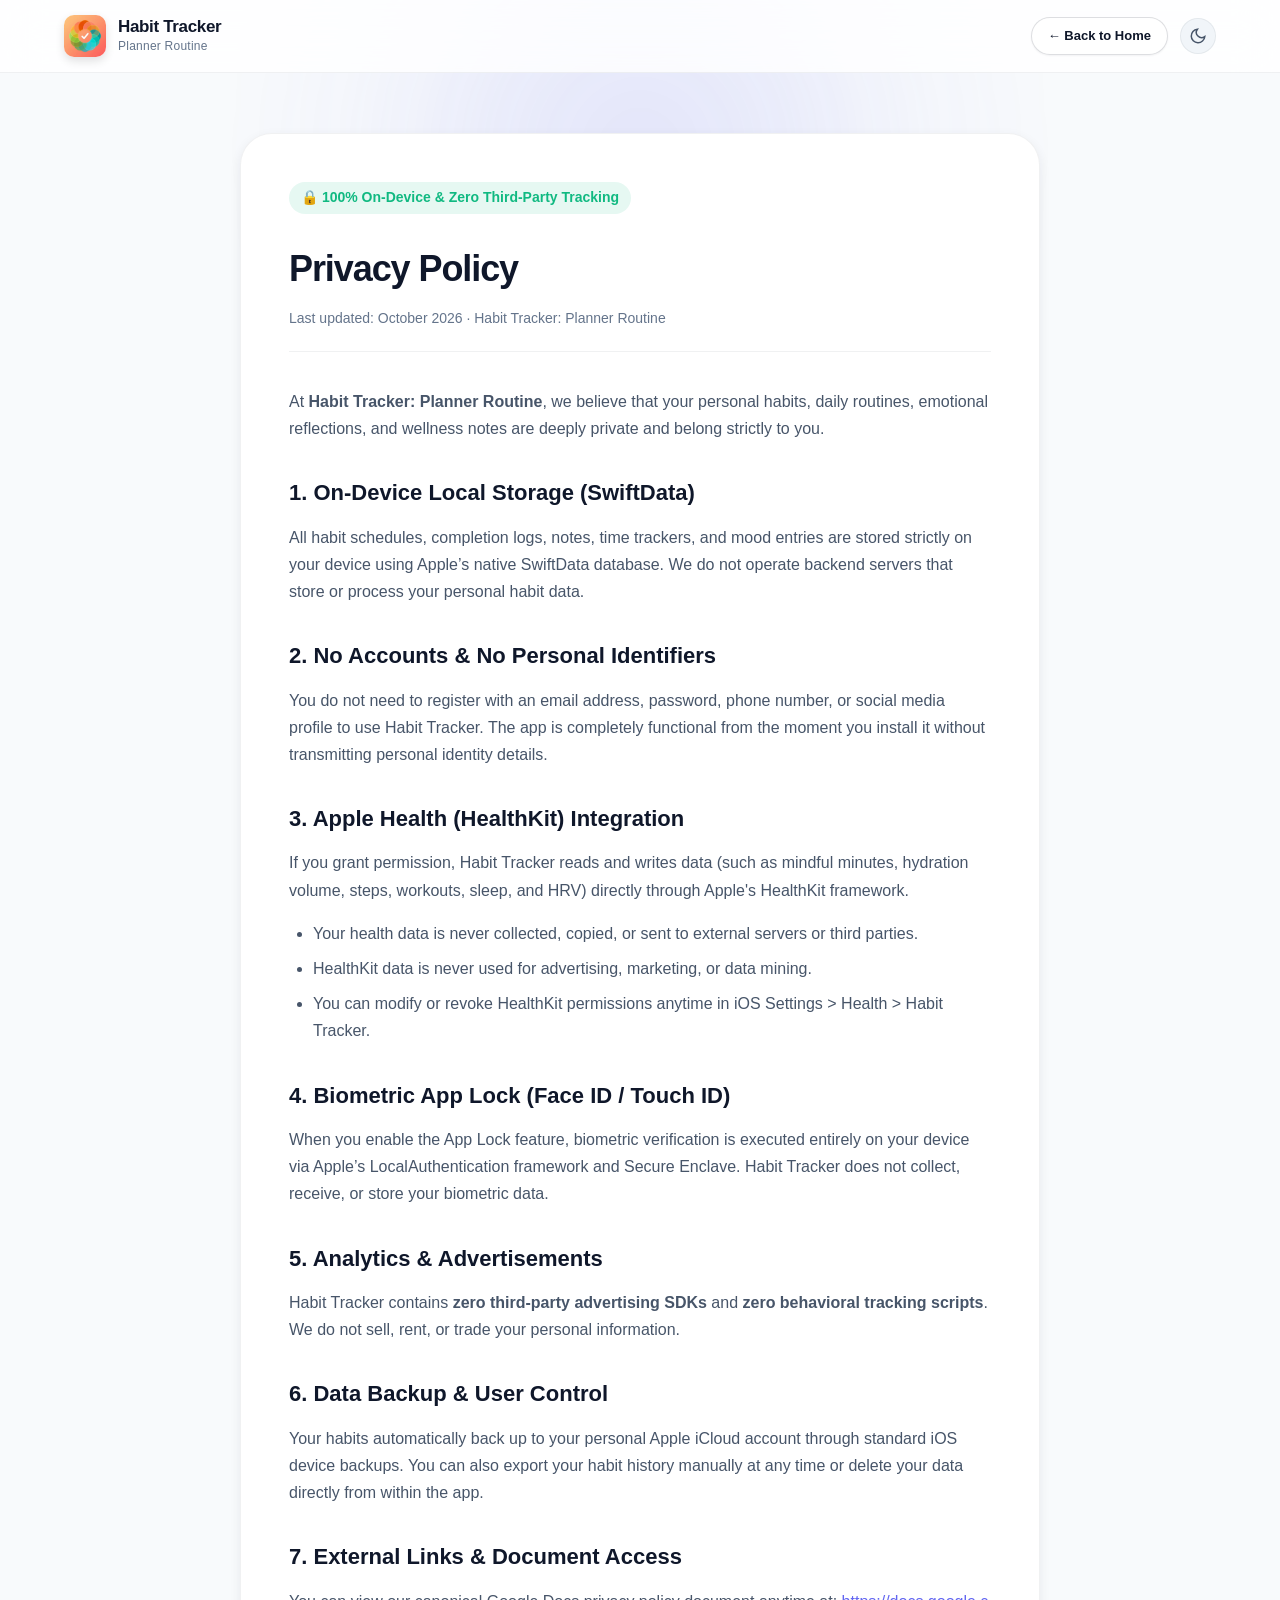
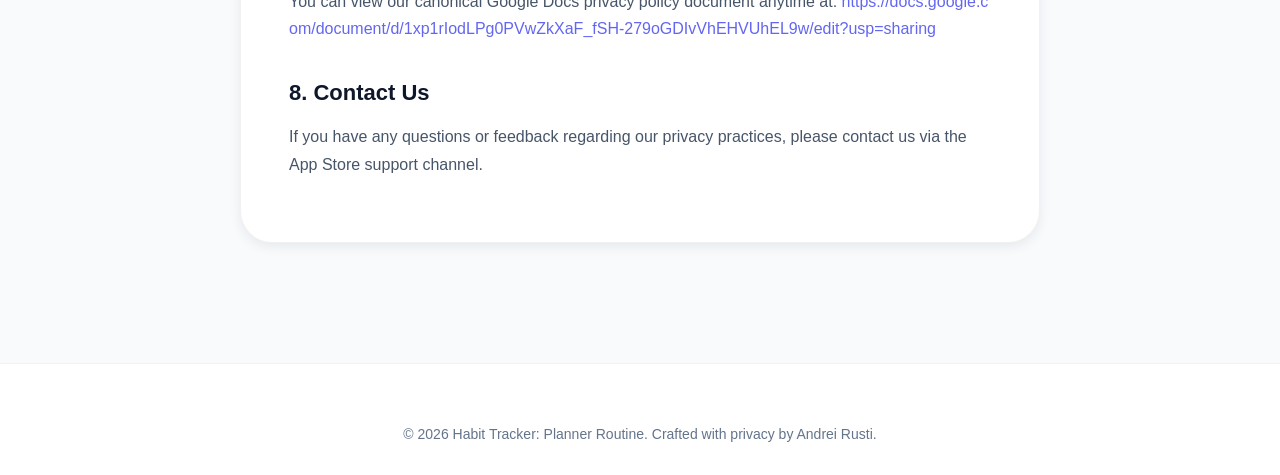
==== privacy.html @ 7554a603 "Initial commit: Habit Tracker website with interactive simulator, showcase, and screenshots" ====
<!DOCTYPE html>
<html lang="en">
<head>
  <meta charset="UTF-8">
  <meta name="viewport" content="width=device-width, initial-scale=1.0">
  <title>Privacy Policy — Habit Tracker: Planner Routine</title>

  <!-- Prevent Theme Flash (FOUC) -->
  <script>
    (function() {
      try {
        var savedTheme = localStorage.getItem('ht_theme');
        var prefersDark = window.matchMedia && window.matchMedia('(prefers-color-scheme: dark)').matches;
        var theme = savedTheme || (prefersDark ? 'dark' : 'light');
        document.documentElement.setAttribute('data-theme', theme);
        var savedColor = localStorage.getItem('ht_color') || 'indigo';
        document.documentElement.setAttribute('data-theme-color', savedColor);
      } catch (e) {}
    })();
  </script>

  <meta name="description" content="Privacy Policy for Habit Tracker: Planner Routine. 100% on-device data storage, zero analytics, zero third-party tracking.">

  <link rel="icon" type="image/png" sizes="32x32" href="assets/icons/favicon-32.png">
  <link rel="apple-touch-icon" sizes="180x180" href="assets/icons/apple-touch-icon.png">
  <link rel="stylesheet" href="styles.css">

  <style>
    .legal-content {
      max-width: 800px;
      margin: 0 auto;
      padding: 60px 0;
    }
    .legal-card {
      background-color: var(--bg-surface);
      border: 1px solid var(--border-light);
      border-radius: var(--radius-xl);
      padding: 48px;
      box-shadow: var(--shadow-md);
      line-height: 1.7;
    }
    .legal-card h1 {
      font-size: 2.25rem;
      font-weight: 800;
      letter-spacing: -0.03em;
      margin-bottom: 8px;
    }
    .legal-meta {
      font-size: 0.875rem;
      color: var(--text-muted);
      margin-bottom: 36px;
      padding-bottom: 20px;
      border-bottom: 1px solid var(--border-light);
    }
    .legal-card h2 {
      font-size: 1.375rem;
      font-weight: 700;
      margin-top: 32px;
      margin-bottom: 12px;
      color: var(--text-primary);
    }
    .legal-card p, .legal-card ul {
      color: var(--text-secondary);
      margin-bottom: 16px;
      font-size: 1rem;
    }
    .legal-card ul {
      padding-left: 24px;
    }
    .legal-card li {
      margin-bottom: 8px;
    }
    .badge-highlight {
      display: inline-flex;
      align-items: center;
      gap: 6px;
      padding: 4px 12px;
      border-radius: var(--radius-full);
      background-color: rgba(16, 185, 129, 0.1);
      color: #10b981;
      font-size: 0.875rem;
      font-weight: 600;
      margin-bottom: 24px;
    }
  </style>
</head>
<body>

  <!-- Ambient Glow -->
  <div class="ambient-glow" aria-hidden="true">
    <div class="ambient-blob ambient-blob-1"></div>
  </div>

  <!-- Header -->
  <header class="site-header">
    <div class="container">
      <nav class="nav-wrap">
        <a href="index.html" class="brand-link">
          <img src="assets/icons/app-icon.png" alt="Habit Tracker Icon" class="brand-icon" width="42" height="42">
          <div class="brand-text">
            <span class="brand-name">Habit Tracker</span>
            <span class="brand-descriptor">Planner Routine</span>
          </div>
        </a>

        <div class="nav-actions">
          <a href="index.html" class="btn btn-secondary btn-sm">← Back to Home</a>
          <button id="themeToggle" class="icon-btn" aria-label="Toggle Theme">
            <svg class="moon-icon" width="18" height="18" viewBox="0 0 24 24" fill="none" stroke="currentColor" stroke-width="2">
              <path d="M21 12.79A9 9 0 1 1 11.21 3 7 7 0 0 0 21 12.79z"></path>
            </svg>
            <svg class="sun-icon" width="18" height="18" viewBox="0 0 24 24" fill="none" stroke="currentColor" stroke-width="2" style="display:none;">
              <circle cx="12" cy="12" r="5"></circle>
              <line x1="12" y1="1" x2="12" y2="3"></line>
              <line x1="12" y1="21" x2="12" y2="23"></line>
              <line x1="4.22" y1="4.22" x2="5.64" y2="5.64"></line>
              <line x1="18.36" y1="18.36" x2="19.78" y2="19.78"></line>
              <line x1="1" y1="12" x2="3" y2="12"></line>
              <line x1="21" y1="12" x2="23" y2="12"></line>
              <line x1="4.22" y1="19.78" x2="5.64" y2="18.36"></line>
              <line x1="18.36" y1="5.64" x2="19.78" y2="4.22"></line>
            </svg>
          </button>
        </div>
      </nav>
    </div>
  </header>

  <main class="container legal-content">
    <article class="legal-card">
      <div class="badge-highlight">
        <span>🔒 100% On-Device & Zero Third-Party Tracking</span>
      </div>
      <h1>Privacy Policy</h1>
      <div class="legal-meta">
        Last updated: October 2026 · Habit Tracker: Planner Routine
      </div>

      <p>
        At <strong>Habit Tracker: Planner Routine</strong>, we believe that your personal habits, daily routines, emotional reflections, and wellness notes are deeply private and belong strictly to you.
      </p>

      <h2>1. On-Device Local Storage (SwiftData)</h2>
      <p>
        All habit schedules, completion logs, notes, time trackers, and mood entries are stored strictly on your device using Apple’s native SwiftData database.
        We do not operate backend servers that store or process your personal habit data.
      </p>

      <h2>2. No Accounts & No Personal Identifiers</h2>
      <p>
        You do not need to register with an email address, password, phone number, or social media profile to use Habit Tracker.
        The app is completely functional from the moment you install it without transmitting personal identity details.
      </p>

      <h2>3. Apple Health (HealthKit) Integration</h2>
      <p>
        If you grant permission, Habit Tracker reads and writes data (such as mindful minutes, hydration volume, steps, workouts, sleep, and HRV) directly through Apple's HealthKit framework.
      </p>
      <ul>
        <li>Your health data is never collected, copied, or sent to external servers or third parties.</li>
        <li>HealthKit data is never used for advertising, marketing, or data mining.</li>
        <li>You can modify or revoke HealthKit permissions anytime in iOS Settings > Health > Habit Tracker.</li>
      </ul>

      <h2>4. Biometric App Lock (Face ID / Touch ID)</h2>
      <p>
        When you enable the App Lock feature, biometric verification is executed entirely on your device via Apple’s LocalAuthentication framework and Secure Enclave.
        Habit Tracker does not collect, receive, or store your biometric data.
      </p>

      <h2>5. Analytics & Advertisements</h2>
      <p>
        Habit Tracker contains <strong>zero third-party advertising SDKs</strong> and <strong>zero behavioral tracking scripts</strong>.
        We do not sell, rent, or trade your personal information.
      </p>

      <h2>6. Data Backup & User Control</h2>
      <p>
        Your habits automatically back up to your personal Apple iCloud account through standard iOS device backups.
        You can also export your habit history manually at any time or delete your data directly from within the app.
      </p>

      <h2>7. External Links & Document Access</h2>
      <p>
        You can view our canonical Google Docs privacy policy document anytime at:
        <a href="https://docs.google.com/document/d/1xp1rIodLPg0PVwZkXaF_fSH-279oGDIvVhEHVUhEL9w/edit?usp=sharing" target="_blank" rel="noopener noreferrer" style="color:var(--accent-primary); word-break: break-all;">
          https://docs.google.com/document/d/1xp1rIodLPg0PVwZkXaF_fSH-279oGDIvVhEHVUhEL9w/edit?usp=sharing
        </a>
      </p>

      <h2>8. Contact Us</h2>
      <p>
        If you have any questions or feedback regarding our privacy practices, please contact us via the App Store support channel.
      </p>
    </article>
  </main>

  <!-- Footer -->
  <footer class="site-footer">
    <div class="container" style="text-align:center;">
      <p>© 2026 Habit Tracker: Planner Routine. Crafted with privacy by Andrei Rusti.</p>
    </div>
  </footer>

  <script src="app.js"></script>
</body>
</html>
---- styles.css ----
/* ==========================================================================
   Habit Tracker: Planner Routine — Website Stylesheet
   Designed with Apple Human Interface & Modern SaaS Aesthetics
   ========================================================================== */

:root {
  /* Default Color Palette: Indigo / Violet (Matches Classic Theme) */
  --accent-primary: #6366f1;
  --accent-primary-hover: #4f46e5;
  --accent-secondary: #a855f7;
  --accent-gradient: linear-gradient(135deg, #6366f1 0%, #a855f7 50%, #ec4899 100%);
  --accent-glow: rgba(99, 102, 241, 0.28);
  --accent-ring: rgba(99, 102, 241, 0.15);
  --accent-tint: rgba(99, 102, 241, 0.08);

  /* Semantic UI Colors */
  --color-success: #10b981;
  --color-warning: #f59e0b;
  --color-danger: #ef4444;
  --color-info: #0ea5e9;

  /* Typography */
  --font-sans: -apple-system, BlinkMacSystemFont, "SF Pro Display", "SF Pro Text", "Segoe UI", Roboto, Helvetica, Arial, sans-serif;
  --font-mono: "SF Mono", Menlo, Monaco, Consolas, monospace;

  /* Spacing & Layout */
  --container-max: 1200px;
  --radius-sm: 8px;
  --radius-md: 14px;
  --radius-lg: 22px;
  --radius-xl: 32px;
  --radius-full: 9999px;

  /* Smooth Transitions */
  --ease-spring: cubic-bezier(0.16, 1, 0.3, 1);
  --ease-smooth: cubic-bezier(0.4, 0, 0.2, 1);
  --transition-fast: 0.18s var(--ease-smooth);
  --transition-normal: 0.3s var(--ease-smooth);
  --transition-slow: 0.5s var(--ease-spring);
}

/* --------------------------------------------------------------------------
   Theme Presets (Accent Color Variations matching In-App Icons)
   -------------------------------------------------------------------------- */
[data-theme-color="solar"] {
  --accent-primary: #ec5d83;
  --accent-primary-hover: #db2777;
  --accent-secondary: #f97316;
  --accent-gradient: linear-gradient(135deg, #ec5d83 0%, #f97316 60%, #eab308 100%);
  --accent-glow: rgba(236, 93, 131, 0.3);
  --accent-ring: rgba(236, 93, 131, 0.15);
  --accent-tint: rgba(236, 93, 131, 0.08);
}

[data-theme-color="ocean"] {
  --accent-primary: #0ea5e9;
  --accent-primary-hover: #0284c7;
  --accent-secondary: #14b8a6;
  --accent-gradient: linear-gradient(135deg, #0ea5e9 0%, #14b8a6 60%, #10b981 100%);
  --accent-glow: rgba(14, 165, 233, 0.3);
  --accent-ring: rgba(14, 165, 233, 0.15);
  --accent-tint: rgba(14, 165, 233, 0.08);
}

[data-theme-color="mint"] {
  --accent-primary: #10b981;
  --accent-primary-hover: #059669;
  --accent-secondary: #06b6d4;
  --accent-gradient: linear-gradient(135deg, #10b981 0%, #06b6d4 60%, #3b82f6 100%);
  --accent-glow: rgba(16, 185, 129, 0.3);
  --accent-ring: rgba(16, 185, 129, 0.15);
  --accent-tint: rgba(16, 185, 129, 0.08);
}

[data-theme-color="plum"] {
  --accent-primary: #9333ea;
  --accent-primary-hover: #7e22ce;
  --accent-secondary: #db2777;
  --accent-gradient: linear-gradient(135deg, #9333ea 0%, #db2777 60%, #f43f5e 100%);
  --accent-glow: rgba(147, 51, 234, 0.3);
  --accent-ring: rgba(147, 51, 234, 0.15);
  --accent-tint: rgba(147, 51, 234, 0.08);
}

[data-theme-color="slate"] {
  --accent-primary: #64748b;
  --accent-primary-hover: #475569;
  --accent-secondary: #3b82f6;
  --accent-gradient: linear-gradient(135deg, #64748b 0%, #334155 60%, #1e293b 100%);
  --accent-glow: rgba(100, 116, 139, 0.3);
  --accent-ring: rgba(100, 116, 139, 0.15);
  --accent-tint: rgba(100, 116, 139, 0.08);
}

/* --------------------------------------------------------------------------
   Light Theme (Default / Root)
   -------------------------------------------------------------------------- */
[data-theme="light"],
:root:not([data-theme="dark"]) {
  --bg-canvas: #f8fafc;
  --bg-surface: #ffffff;
  --bg-surface-elevated: #ffffff;
  --bg-subtle: #f1f5f9;
  --bg-muted: #e2e8f0;
  --bg-glass: rgba(255, 255, 255, 0.82);
  --bg-glass-card: rgba(255, 255, 255, 0.7);

  --text-primary: #0f172a;
  --text-secondary: #475569;
  --text-muted: #64748b;
  --text-tertiary: #94a3b8;
  --text-inverse: #ffffff;

  --border-light: rgba(15, 23, 42, 0.06);
  --border-subtle: rgba(15, 23, 42, 0.09);
  --border-medium: rgba(15, 23, 42, 0.14);
  --border-highlight: rgba(255, 255, 255, 0.8);

  --shadow-sm: 0 1px 2px rgba(15, 23, 42, 0.05);
  --shadow-md: 0 4px 12px rgba(15, 23, 42, 0.07);
  --shadow-lg: 0 12px 30px rgba(15, 23, 42, 0.09), 0 4px 12px rgba(15, 23, 42, 0.04);
  --shadow-xl: 0 24px 50px -12px rgba(15, 23, 42, 0.14), 0 8px 24px -4px rgba(15, 23, 42, 0.06);
  --shadow-device: 0 35px 70px -15px rgba(15, 23, 42, 0.22), 0 0 0 1px rgba(15, 23, 42, 0.08);

  --ambient-blur-1: rgba(99, 102, 241, 0.12);
  --ambient-blur-2: rgba(236, 72, 153, 0.09);
  --ambient-blur-3: rgba(20, 184, 166, 0.08);

  --device-bezel: #1e2430;
  --device-rim: #d1d5db;
  --device-inner: #0b0d13;
}

/* --------------------------------------------------------------------------
   Dark Theme (Enabled via [data-theme="dark"] or auto media query)
   -------------------------------------------------------------------------- */
[data-theme="dark"] {
  --bg-canvas: #090b10;
  --bg-surface: #10131c;
  --bg-surface-elevated: #161a26;
  --bg-subtle: #1a1f2e;
  --bg-muted: #242b3d;
  --bg-glass: rgba(14, 17, 25, 0.82);
  --bg-glass-card: rgba(20, 24, 36, 0.75);

  --text-primary: #f8fafc;
  --text-secondary: #cbd5e1;
  --text-muted: #94a3b8;
  --text-tertiary: #64748b;
  --text-inverse: #0f172a;

  --border-light: rgba(255, 255, 255, 0.06);
  --border-subtle: rgba(255, 255, 255, 0.1);
  --border-medium: rgba(255, 255, 255, 0.16);
  --border-highlight: rgba(255, 255, 255, 0.18);

  --shadow-sm: 0 1px 2px rgba(0, 0, 0, 0.3);
  --shadow-md: 0 4px 12px rgba(0, 0, 0, 0.4);
  --shadow-lg: 0 12px 30px rgba(0, 0, 0, 0.5), 0 4px 12px rgba(0, 0, 0, 0.3);
  --shadow-xl: 0 25px 60px -12px rgba(0, 0, 0, 0.7);
  --shadow-device: 0 40px 90px -20px rgba(0, 0, 0, 0.8), 0 0 0 1px rgba(255, 255, 255, 0.14);

  --ambient-blur-1: rgba(99, 102, 241, 0.18);
  --ambient-blur-2: rgba(236, 72, 153, 0.12);
  --ambient-blur-3: rgba(20, 184, 166, 0.1);

  --device-bezel: #12141a;
  --device-rim: #333846;
  --device-inner: #000000;
}

/* --------------------------------------------------------------------------
   Base & Reset
   -------------------------------------------------------------------------- */
*, *::before, *::after {
  box-sizing: border-box;
  margin: 0;
  padding: 0;
}

html {
  font-size: 16px;
  scroll-behavior: smooth;
  -webkit-font-smoothing: antialiased;
  -moz-osx-font-smoothing: grayscale;
  text-rendering: optimizeLegibility;
}

body {
  font-family: var(--font-sans);
  background-color: var(--bg-canvas);
  color: var(--text-primary);
  line-height: 1.55;
  overflow-x: hidden;
  transition: background-color var(--transition-normal), color var(--transition-normal);
  position: relative;
}

img, svg {
  display: block;
  max-width: 100%;
}

a {
  color: inherit;
  text-decoration: none;
  transition: color var(--transition-fast);
}

button {
  font-family: inherit;
  cursor: pointer;
  border: none;
  background: none;
  color: inherit;
}

/* --------------------------------------------------------------------------
   Ambient Backdrop Glow (Apple Mesh Gradient)
   -------------------------------------------------------------------------- */
.ambient-glow {
  position: absolute;
  top: 0;
  left: 0;
  right: 0;
  height: 1200px;
  overflow: hidden;
  pointer-events: none;
  z-index: 0;
}

.ambient-blob {
  position: absolute;
  border-radius: 50%;
  filter: blur(120px);
  opacity: 0.85;
  animation: floatAmbient 18s ease-in-out infinite alternate;
  will-change: transform;
}

.ambient-blob-1 {
  width: 600px;
  height: 600px;
  top: -150px;
  left: 50%;
  transform: translateX(-50%);
  background: radial-gradient(circle, var(--accent-glow) 0%, transparent 70%);
}

.ambient-blob-2 {
  width: 500px;
  height: 500px;
  top: 180px;
  left: 10%;
  background: radial-gradient(circle, var(--ambient-blur-2) 0%, transparent 70%);
  animation-duration: 22s;
  animation-delay: -5s;
}

.ambient-blob-3 {
  width: 550px;
  height: 550px;
  top: 240px;
  right: 10%;
  background: radial-gradient(circle, var(--ambient-blur-3) 0%, transparent 70%);
  animation-duration: 25s;
  animation-delay: -10s;
}

@keyframes floatAmbient {
  0% { transform: translateY(0) scale(1); }
  50% { transform: translateY(30px) scale(1.08); }
  100% { transform: translateY(-20px) scale(0.96); }
}

/* --------------------------------------------------------------------------
   Layout & Container
   -------------------------------------------------------------------------- */
.container {
  width: 100%;
  max-width: var(--container-max);
  margin-left: auto;
  margin-right: auto;
  padding-left: 24px;
  padding-right: 24px;
  position: relative;
  z-index: 1;
}

.section {
  padding-top: 100px;
  padding-bottom: 100px;
  position: relative;
}

.section-header {
  text-align: center;
  max-width: 760px;
  margin: 0 auto 60px auto;
}

.section-tag {
  display: inline-flex;
  align-items: center;
  gap: 8px;
  padding: 6px 14px;
  border-radius: var(--radius-full);
  background-color: var(--accent-tint);
  border: 1px solid var(--accent-ring);
  color: var(--accent-primary);
  font-size: 0.8125rem;
  font-weight: 600;
  text-transform: uppercase;
  letter-spacing: 0.06em;
  margin-bottom: 16px;
}

.section-title {
  font-size: clamp(2rem, 4vw, 3rem);
  font-weight: 800;
  letter-spacing: -0.03em;
  line-height: 1.15;
  color: var(--text-primary);
  margin-bottom: 18px;
}

.section-desc {
  font-size: 1.125rem;
  line-height: 1.6;
  color: var(--text-secondary);
}

/* --------------------------------------------------------------------------
   Header & Navigation
   -------------------------------------------------------------------------- */
.site-header {
  position: sticky;
  top: 0;
  z-index: 100;
  backdrop-filter: blur(20px);
  -webkit-backdrop-filter: blur(20px);
  background-color: var(--bg-glass);
  border-bottom: 1px solid var(--border-light);
  transition: all var(--transition-normal);
}

.site-header.scrolled {
  box-shadow: var(--shadow-md);
  border-bottom-color: var(--border-medium);
}

.nav-wrap {
  display: flex;
  align-items: center;
  justify-content: space-between;
  height: 72px;
  transition: height var(--transition-normal);
}

.site-header.scrolled .nav-wrap {
  height: 62px;
}

.brand-link {
  display: flex;
  align-items: center;
  gap: 12px;
}

.brand-icon {
  width: 42px;
  height: 42px;
  border-radius: 10px;
  box-shadow: 0 4px 10px rgba(0, 0, 0, 0.12);
  transition: transform var(--transition-fast);
}

.brand-link:hover .brand-icon {
  transform: scale(1.04);
}

.brand-text {
  display: flex;
  flex-direction: column;
}

.brand-name {
  font-size: 1.0625rem;
  font-weight: 700;
  letter-spacing: -0.02em;
  color: var(--text-primary);
  line-height: 1.2;
}

.brand-descriptor {
  font-size: 0.75rem;
  color: var(--text-muted);
  font-weight: 500;
  letter-spacing: 0.02em;
}

.nav-links {
  display: flex;
  align-items: center;
  gap: 32px;
  list-style: none;
}

.nav-links a {
  font-size: 0.9375rem;
  font-weight: 500;
  color: var(--text-secondary);
  position: relative;
  padding: 6px 0;
}

.nav-links a:hover {
  color: var(--text-primary);
}

.nav-links a::after {
  content: "";
  position: absolute;
  bottom: 0;
  left: 0;
  width: 0%;
  height: 2px;
  background-color: var(--accent-primary);
  transition: width var(--transition-fast);
  border-radius: 2px;
}

.nav-links a:hover::after {
  width: 100%;
}

.nav-actions {
  display: flex;
  align-items: center;
  gap: 12px;
}

/* Palette & Mode Controls */
.theme-picker {
  display: flex;
  align-items: center;
  gap: 6px;
  padding: 4px;
  background-color: var(--bg-subtle);
  border: 1px solid var(--border-light);
  border-radius: var(--radius-full);
}

.color-dot {
  width: 18px;
  height: 18px;
  border-radius: 50%;
  border: 2px solid transparent;
  transition: transform var(--transition-fast), border-color var(--transition-fast);
  position: relative;
}

.color-dot[data-color="indigo"] { background: #6366f1; }
.color-dot[data-color="solar"] { background: #ec5d83; }
.color-dot[data-color="ocean"] { background: #0ea5e9; }
.color-dot[data-color="mint"] { background: #10b981; }
.color-dot[data-color="plum"] { background: #9333ea; }
.color-dot[data-color="slate"] { background: #64748b; }

.color-dot:hover {
  transform: scale(1.18);
}

.color-dot.active {
  border-color: var(--text-primary);
  transform: scale(1.12);
}

.icon-btn {
  width: 36px;
  height: 36px;
  display: inline-flex;
  align-items: center;
  justify-content: center;
  border-radius: 50%;
  background-color: var(--bg-subtle);
  border: 1px solid var(--border-light);
  color: var(--text-secondary);
  transition: all var(--transition-fast);
}

.icon-btn:hover {
  color: var(--text-primary);
  background-color: var(--bg-muted);
}

.mobile-menu-btn {
  display: none;
  width: 40px;
  height: 40px;
  border-radius: 10px;
  background-color: var(--bg-subtle);
  border: 1px solid var(--border-light);
  color: var(--text-primary);
  align-items: center;
  justify-content: center;
  flex-direction: column;
  gap: 5px;
  padding: 8px;
  transition: all var(--transition-fast);
  z-index: 110;
}

.mobile-menu-btn span {
  display: block;
  width: 20px;
  height: 2px;
  background-color: currentColor;
  border-radius: 2px;
  transition: all 0.25s ease;
}

.mobile-menu-btn.open span:nth-child(1) {
  transform: translateY(7px) rotate(45deg);
}

.mobile-menu-btn.open span:nth-child(2) {
  opacity: 0;
  transform: scaleX(0);
}

.mobile-menu-btn.open span:nth-child(3) {
  transform: translateY(-7px) rotate(-45deg);
}

/* Mobile Navigation Drawer */
.mobile-nav-drawer {
  position: fixed;
  top: 72px;
  left: 0;
  right: 0;
  background-color: var(--bg-glass);
  backdrop-filter: blur(25px);
  -webkit-backdrop-filter: blur(25px);
  border-bottom: 1px solid var(--border-medium);
  box-shadow: var(--shadow-xl);
  padding: 24px;
  display: flex;
  flex-direction: column;
  gap: 20px;
  transform: translateY(-110%);
  opacity: 0;
  visibility: hidden;
  transition: transform 0.3s var(--ease-spring), opacity 0.3s ease, visibility 0.3s ease;
  z-index: 99;
}

.mobile-nav-drawer.open {
  transform: translateY(0);
  opacity: 1;
  visibility: visible;
}

.mobile-nav-links {
  list-style: none;
  display: flex;
  flex-direction: column;
  gap: 12px;
}

.mobile-nav-links a {
  font-size: 1.0625rem;
  font-weight: 600;
  color: var(--text-primary);
  display: block;
  padding: 8px 0;
  border-bottom: 1px solid var(--border-light);
}

.mobile-drawer-bottom {
  display: flex;
  flex-direction: column;
  gap: 16px;
  padding-top: 8px;
}

/* --------------------------------------------------------------------------
   Buttons & Badges
   -------------------------------------------------------------------------- */
.btn {
  display: inline-flex;
  align-items: center;
  justify-content: center;
  gap: 10px;
  padding: 12px 24px;
  border-radius: var(--radius-full);
  font-size: 0.9375rem;
  font-weight: 600;
  transition: all var(--transition-fast);
  white-space: nowrap;
}

.btn-primary {
  background: var(--accent-gradient);
  color: #ffffff !important;
  box-shadow: 0 6px 20px var(--accent-glow);
}

.btn-primary:hover {
  transform: translateY(-2px);
  box-shadow: 0 10px 28px var(--accent-glow);
}

.btn-primary:active {
  transform: translateY(0);
}

.btn-secondary {
  background-color: var(--bg-surface);
  color: var(--text-primary);
  border: 1px solid var(--border-medium);
  box-shadow: var(--shadow-sm);
}

.btn-secondary:hover {
  background-color: var(--bg-subtle);
  border-color: var(--accent-primary);
  color: var(--accent-primary);
  transform: translateY(-2px);
}

.btn-apple {
  background: #000000;
  color: #ffffff !important;
  border: 1px solid rgba(255, 255, 255, 0.2);
  box-shadow: var(--shadow-md);
  padding: 10px 22px;
}

[data-theme="dark"] .btn-apple {
  background: #ffffff;
  color: #000000 !important;
}

.btn-apple:hover {
  transform: translateY(-2px);
  box-shadow: var(--shadow-lg);
}

.btn-apple svg {
  width: 20px;
  height: 20px;
  fill: currentColor;
}

.btn-sm {
  padding: 8px 16px;
  font-size: 0.8125rem;
}

.btn-lg {
  padding: 16px 32px;
  font-size: 1.0625rem;
}

/* --------------------------------------------------------------------------
   Hero Section
   -------------------------------------------------------------------------- */
.hero-section {
  padding-top: 60px;
  padding-bottom: 90px;
  text-align: center;
  position: relative;
  z-index: 2;
}

.hero-pill {
  display: inline-flex;
  align-items: center;
  gap: 10px;
  padding: 6px 18px;
  border-radius: var(--radius-full);
  background-color: var(--bg-glass-card);
  border: 1px solid var(--border-subtle);
  box-shadow: var(--shadow-sm);
  margin-bottom: 24px;
  font-size: 0.875rem;
  font-weight: 500;
  color: var(--text-secondary);
  backdrop-filter: blur(10px);
}

.hero-pill-badge {
  background: var(--accent-gradient);
  color: #ffffff;
  font-size: 0.75rem;
  font-weight: 700;
  padding: 2px 8px;
  border-radius: 999px;
  letter-spacing: 0.02em;
}

.hero-title {
  font-size: clamp(2.5rem, 6vw, 4.5rem);
  font-weight: 800;
  letter-spacing: -0.04em;
  line-height: 1.08;
  color: var(--text-primary);
  margin-bottom: 22px;
  max-width: 920px;
  margin-left: auto;
  margin-right: auto;
}

.gradient-text {
  background: var(--accent-gradient);
  -webkit-background-clip: text;
  -webkit-text-fill-color: transparent;
  background-clip: text;
  display: inline-block;
}

.hero-subhead {
  font-size: clamp(1.125rem, 2vw, 1.3125rem);
  line-height: 1.6;
  color: var(--text-secondary);
  max-width: 720px;
  margin: 0 auto 36px auto;
  font-weight: 400;
}

.hero-actions {
  display: flex;
  align-items: center;
  justify-content: center;
  gap: 16px;
  margin-bottom: 30px;
  flex-wrap: wrap;
}

.hero-proof {
  display: flex;
  align-items: center;
  justify-content: center;
  gap: 24px;
  font-size: 0.875rem;
  color: var(--text-muted);
  flex-wrap: wrap;
  margin-bottom: 60px;
}

.proof-item {
  display: flex;
  align-items: center;
  gap: 6px;
}

.stars {
  color: #f59e0b;
}

/* --------------------------------------------------------------------------
   Hero Device Showcase & Floating Cards
   -------------------------------------------------------------------------- */
.hero-showcase {
  position: relative;
  max-width: 900px;
  margin: 0 auto;
  padding: 20px 0 0 0;
}

.hero-device-wrapper {
  position: relative;
  display: inline-block;
  perspective: 1200px;
}

/* iPhone Frame Mockup */
.iphone-frame {
  width: 320px;
  max-width: 90vw;
  background: var(--device-inner);
  border-radius: 54px;
  padding: 12px;
  box-shadow: var(--shadow-device);
  border: 4px solid var(--device-rim);
  position: relative;
  margin: 0 auto;
  transition: transform var(--transition-slow);
}

.hero-device-wrapper:hover .iphone-frame {
  transform: translateY(-6px) rotateX(2deg);
}

.iphone-screen {
  position: relative;
  width: 100%;
  aspect-ratio: 1320 / 2868;
  border-radius: 44px;
  overflow: hidden;
  background-color: #000000;
}

.iphone-screen img {
  width: 100%;
  height: 100%;
  object-fit: cover;
  display: block;
}

/* Dynamic Island */
.iphone-dynamic-island {
  position: absolute;
  top: 10px;
  left: 50%;
  transform: translateX(-50%);
  width: 96px;
  height: 28px;
  background-color: #000000;
  border-radius: 20px;
  z-index: 10;
  display: flex;
  align-items: center;
  justify-content: space-between;
  padding: 0 10px;
}

.island-camera {
  width: 10px;
  height: 10px;
  background-color: #1a1a1a;
  border-radius: 50%;
}

.island-sensor {
  width: 8px;
  height: 8px;
  background-color: #111111;
  border-radius: 50%;
}

/* Glass Floating Cards */
.floating-card {
  position: absolute;
  z-index: 15;
  background-color: var(--bg-glass-card);
  backdrop-filter: blur(20px);
  -webkit-backdrop-filter: blur(20px);
  border: 1px solid var(--border-subtle);
  border-radius: var(--radius-md);
  padding: 14px 18px;
  box-shadow: var(--shadow-lg);
  display: flex;
  align-items: center;
  gap: 14px;
  text-align: left;
  transition: transform var(--transition-normal), box-shadow var(--transition-normal);
  animation: floatCard 6s ease-in-out infinite alternate;
}

.floating-card:hover {
  transform: scale(1.05) translateY(-4px) !important;
  box-shadow: var(--shadow-xl);
}

.floating-card-left {
  left: -80px;
  top: 25%;
  animation-delay: -2s;
  max-width: 260px;
}

.floating-card-right {
  right: -80px;
  top: 45%;
  animation-delay: -4s;
  max-width: 270px;
}

.floating-card-bottom {
  left: -40px;
  bottom: 12%;
  animation-delay: -1s;
  max-width: 250px;
}

@keyframes floatCard {
  0% { transform: translateY(0); }
  100% { transform: translateY(-12px); }
}

.card-icon-bubble {
  width: 42px;
  height: 42px;
  border-radius: 12px;
  display: flex;
  align-items: center;
  justify-content: center;
  font-size: 1.25rem;
  background: var(--accent-tint);
  border: 1px solid var(--accent-ring);
  color: var(--accent-primary);
  flex-shrink: 0;
}

.card-content {
  display: flex;
  flex-direction: column;
}

.card-title {
  font-size: 0.875rem;
  font-weight: 700;
  color: var(--text-primary);
  line-height: 1.25;
}

.card-subtext {
  font-size: 0.75rem;
  color: var(--text-muted);
  line-height: 1.3;
}

/* --------------------------------------------------------------------------
   App Interactive Showcase (Tabbed Screen Switcher)
   -------------------------------------------------------------------------- */
.showcase-tabs {
  display: flex;
  align-items: center;
  justify-content: center;
  gap: 8px;
  flex-wrap: wrap;
  margin-bottom: 50px;
}

.tab-btn {
  display: inline-flex;
  align-items: center;
  gap: 8px;
  padding: 10px 20px;
  border-radius: var(--radius-full);
  background-color: var(--bg-surface);
  border: 1px solid var(--border-light);
  color: var(--text-secondary);
  font-size: 0.9375rem;
  font-weight: 600;
  transition: all var(--transition-fast);
}

.tab-btn:hover {
  background-color: var(--bg-subtle);
  color: var(--text-primary);
}

.tab-btn.active {
  background: var(--accent-primary);
  color: #ffffff;
  border-color: transparent;
  box-shadow: 0 4px 14px var(--accent-glow);
}

.showcase-grid {
  display: grid;
  grid-template-columns: 1fr 1.2fr;
  gap: 60px;
  align-items: center;
  background-color: var(--bg-surface);
  border: 1px solid var(--border-light);
  border-radius: var(--radius-xl);
  padding: 60px;
  box-shadow: var(--shadow-lg);
}

.showcase-info {
  display: flex;
  flex-direction: column;
  gap: 20px;
  text-align: left;
}

.showcase-tag {
  display: inline-flex;
  align-items: center;
  gap: 6px;
  font-size: 0.8125rem;
  font-weight: 700;
  color: var(--accent-primary);
  text-transform: uppercase;
  letter-spacing: 0.05em;
}

.showcase-heading {
  font-size: clamp(1.75rem, 3vw, 2.5rem);
  font-weight: 800;
  letter-spacing: -0.03em;
  line-height: 1.2;
}

.showcase-text {
  font-size: 1.0625rem;
  color: var(--text-secondary);
  line-height: 1.6;
}

.showcase-features-list {
  list-style: none;
  display: flex;
  flex-direction: column;
  gap: 12px;
  margin-top: 10px;
}

.showcase-feature-item {
  display: flex;
  align-items: flex-start;
  gap: 12px;
  font-size: 0.9375rem;
  color: var(--text-primary);
}

.feature-check {
  width: 22px;
  height: 22px;
  border-radius: 50%;
  background: var(--accent-tint);
  border: 1px solid var(--accent-ring);
  color: var(--accent-primary);
  display: flex;
  align-items: center;
  justify-content: center;
  flex-shrink: 0;
  margin-top: 2px;
  font-size: 0.75rem;
}

.showcase-visual {
  display: flex;
  align-items: center;
  justify-content: center;
}

.showcase-iphone {
  width: 320px;
  max-width: 100%;
}

/* --------------------------------------------------------------------------
   Interactive Playground (Live Mini Habit App Simulator)
   -------------------------------------------------------------------------- */
.playground-card {
  max-width: 840px;
  margin: 0 auto;
  background-color: var(--bg-surface);
  border: 1px solid var(--border-medium);
  border-radius: var(--radius-xl);
  padding: 40px;
  box-shadow: var(--shadow-xl);
  position: relative;
  overflow: hidden;
}

.playground-top {
  display: flex;
  align-items: center;
  justify-content: space-between;
  margin-bottom: 28px;
  padding-bottom: 20px;
  border-bottom: 1px solid var(--border-light);
  flex-wrap: wrap;
  gap: 16px;
}

.playground-date-info {
  display: flex;
  flex-direction: column;
}

.playground-day-title {
  font-size: 1.375rem;
  font-weight: 800;
  letter-spacing: -0.02em;
}

.playground-day-sub {
  font-size: 0.875rem;
  color: var(--text-muted);
}

.playground-progress-wrap {
  display: flex;
  align-items: center;
  gap: 16px;
}

.progress-circle-wrap {
  position: relative;
  width: 58px;
  height: 58px;
}

.progress-circle-wrap svg {
  transform: rotate(-90deg);
  width: 100%;
  height: 100%;
}

.progress-bg {
  stroke: var(--bg-subtle);
  stroke-width: 5;
  fill: none;
}

.progress-bar-fill {
  stroke: var(--accent-primary);
  stroke-width: 5;
  stroke-linecap: round;
  fill: none;
  stroke-dasharray: 157;
  stroke-dashoffset: 78;
  transition: stroke-dashoffset 0.4s var(--ease-spring);
}

.progress-label {
  position: absolute;
  top: 50%;
  left: 50%;
  transform: translate(-50%, -50%);
  font-size: 0.8125rem;
  font-weight: 700;
  color: var(--text-primary);
}

/* Habit Interactive Rows */
.interactive-habit-list {
  display: flex;
  flex-direction: column;
  gap: 14px;
  margin-bottom: 30px;
}

.habit-interactive-row {
  display: flex;
  align-items: center;
  justify-content: space-between;
  background-color: var(--bg-subtle);
  border: 1px solid var(--border-light);
  border-radius: var(--radius-md);
  padding: 16px 20px;
  transition: all var(--transition-fast);
}

.habit-interactive-row:hover {
  border-color: var(--border-medium);
  transform: translateX(4px);
}

.habit-interactive-row.completed {
  background-color: var(--accent-tint);
  border-color: var(--accent-ring);
}

.habit-left {
  display: flex;
  align-items: center;
  gap: 16px;
}

.habit-icon-sq {
  width: 44px;
  height: 44px;
  border-radius: 12px;
  display: flex;
  align-items: center;
  justify-content: center;
  font-size: 1.375rem;
  background-color: var(--bg-surface);
  box-shadow: var(--shadow-sm);
  color: var(--accent-primary);
}

.habit-meta {
  display: flex;
  flex-direction: column;
}

.habit-row-title {
  font-size: 1rem;
  font-weight: 700;
  color: var(--text-primary);
}

.habit-row-progress {
  font-size: 0.8125rem;
  color: var(--text-muted);
}

.habit-right-action {
  display: flex;
  align-items: center;
  gap: 10px;
}

.quick-add-btn {
  display: inline-flex;
  align-items: center;
  gap: 6px;
  padding: 8px 16px;
  border-radius: var(--radius-full);
  background-color: var(--bg-surface);
  border: 1px solid var(--border-subtle);
  font-size: 0.875rem;
  font-weight: 600;
  color: var(--accent-primary);
  transition: all var(--transition-fast);
}

.quick-add-btn:hover {
  background: var(--accent-primary);
  color: #ffffff;
  border-color: transparent;
  transform: scale(1.04);
}

.quick-add-btn:active {
  transform: scale(0.96);
}

.playground-footer {
  display: flex;
  align-items: center;
  justify-content: space-between;
  background-color: var(--bg-subtle);
  border-radius: var(--radius-md);
  padding: 16px 20px;
  font-size: 0.875rem;
  color: var(--text-secondary);
}

.reward-unlocked-banner {
  display: none;
  background: var(--accent-gradient);
  color: #ffffff;
  border-radius: var(--radius-md);
  padding: 16px 20px;
  text-align: center;
  font-weight: 600;
  margin-top: 16px;
  animation: bounceIn 0.5s var(--ease-spring);
}

@keyframes bounceIn {
  0% { transform: scale(0.85); opacity: 0; }
  100% { transform: scale(1); opacity: 1; }
}

/* --------------------------------------------------------------------------
   Bento Grid Section (Deep Feature Architecture)
   -------------------------------------------------------------------------- */
.bento-grid {
  display: grid;
  grid-template-columns: repeat(3, 1fr);
  gap: 24px;
}

.bento-card {
  background-color: var(--bg-surface);
  border: 1px solid var(--border-light);
  border-radius: var(--radius-lg);
  padding: 36px;
  position: relative;
  overflow: hidden;
  box-shadow: var(--shadow-sm);
  transition: all var(--transition-normal);
  display: flex;
  flex-direction: column;
}

.bento-card:hover {
  transform: translateY(-4px);
  border-color: var(--border-subtle);
  box-shadow: var(--shadow-lg);
}

.bento-card-wide {
  grid-column: span 2;
}

.bento-card-tall {
  grid-row: span 2;
}

.bento-icon {
  width: 52px;
  height: 52px;
  border-radius: var(--radius-md);
  background: var(--accent-tint);
  border: 1px solid var(--accent-ring);
  color: var(--accent-primary);
  display: flex;
  align-items: center;
  justify-content: center;
  font-size: 1.5rem;
  margin-bottom: 24px;
}

.bento-title {
  font-size: 1.375rem;
  font-weight: 800;
  letter-spacing: -0.02em;
  line-height: 1.25;
  margin-bottom: 12px;
  color: var(--text-primary);
}

.bento-desc {
  font-size: 0.9375rem;
  color: var(--text-secondary);
  line-height: 1.6;
  margin-bottom: 24px;
  flex-grow: 1;
}

.bento-preview-img {
  width: 100%;
  border-radius: var(--radius-md);
  border: 1px solid var(--border-light);
  box-shadow: var(--shadow-sm);
  margin-top: auto;
}

/* Mini Heatmap Visualization */
.mini-heatmap {
  display: grid;
  grid-template-columns: repeat(16, 1fr);
  gap: 6px;
  padding: 18px;
  background-color: var(--bg-subtle);
  border-radius: var(--radius-md);
  margin-top: auto;
}

.heat-cell {
  aspect-ratio: 1;
  border-radius: 4px;
  background-color: var(--bg-muted);
  transition: transform var(--transition-fast);
}

.heat-cell:hover {
  transform: scale(1.3);
}

.heat-cell.l1 { background-color: var(--accent-ring); }
.heat-cell.l2 { background-color: var(--accent-glow); }
.heat-cell.l3 { background-color: var(--accent-primary-hover); opacity: 0.75; }
.heat-cell.l4 { background-color: var(--accent-primary); }

/* --------------------------------------------------------------------------
   Focus Timer Mini Widget Demo
   -------------------------------------------------------------------------- */
.focus-demo-box {
  background-color: var(--bg-subtle);
  border-radius: var(--radius-md);
  padding: 24px;
  text-align: center;
  margin-top: auto;
  border: 1px solid var(--border-light);
}

.focus-duration-selector {
  display: flex;
  align-items: center;
  justify-content: center;
  gap: 8px;
  margin-bottom: 14px;
}

.focus-duration-btn {
  padding: 5px 14px;
  border-radius: var(--radius-full);
  background: var(--bg-surface);
  border: 1px solid var(--border-light);
  font-size: 0.8125rem;
  font-weight: 600;
  color: var(--text-secondary);
  transition: all var(--transition-fast);
}

.focus-duration-btn:hover {
  color: var(--text-primary);
  border-color: var(--accent-primary);
}

.focus-duration-btn.active {
  background: var(--accent-tint);
  border-color: var(--accent-primary);
  color: var(--accent-primary);
}

.focus-time-display {
  font-size: 2.75rem;
  font-weight: 800;
  font-family: var(--font-mono);
  letter-spacing: -0.04em;
  color: var(--text-primary);
  margin-bottom: 16px;
}

.focus-controls {
  display: flex;
  align-items: center;
  justify-content: center;
  gap: 12px;
}

.focus-pill-btn {
  padding: 8px 18px;
  border-radius: var(--radius-full);
  background: var(--bg-surface);
  border: 1px solid var(--border-subtle);
  font-weight: 600;
  font-size: 0.875rem;
  color: var(--text-primary);
  transition: all var(--transition-fast);
}

.focus-pill-btn.primary {
  background: var(--accent-primary);
  color: #ffffff;
  border-color: transparent;
}

.focus-pill-btn:hover {
  transform: scale(1.04);
}

/* --------------------------------------------------------------------------
   Toast Notification Banner
   -------------------------------------------------------------------------- */
.toast-notification {
  position: fixed;
  top: 24px;
  left: 50%;
  transform: translateX(-50%) translateY(-100px);
  opacity: 0;
  pointer-events: none;
  background-color: var(--bg-surface-elevated);
  border: 1px solid var(--border-medium);
  border-radius: var(--radius-full);
  padding: 12px 24px;
  box-shadow: var(--shadow-xl);
  display: flex;
  align-items: center;
  gap: 12px;
  z-index: 1001;
  transition: transform 0.35s cubic-bezier(0.16, 1, 0.3, 1), opacity 0.3s ease;
}

.toast-notification.active {
  transform: translateX(-50%) translateY(0);
  opacity: 1;
  pointer-events: auto;
}

.toast-icon {
  font-size: 1.25rem;
}

.toast-text {
  display: flex;
  flex-direction: column;
  text-align: left;
}

.toast-title {
  font-size: 0.875rem;
  font-weight: 700;
  color: var(--text-primary);
}

.toast-msg {
  font-size: 0.75rem;
  color: var(--text-muted);
}

/* --------------------------------------------------------------------------
   Screenshots Gallery (Filterable Lightbox)
   -------------------------------------------------------------------------- */
.gallery-controls {
  display: flex;
  align-items: center;
  justify-content: center;
  gap: 12px;
  margin-bottom: 40px;
}

.gallery-btn {
  padding: 8px 20px;
  border-radius: var(--radius-full);
  background-color: var(--bg-surface);
  border: 1px solid var(--border-light);
  font-size: 0.875rem;
  font-weight: 600;
  color: var(--text-secondary);
  transition: all var(--transition-fast);
}

.gallery-btn.active {
  background-color: var(--accent-primary);
  color: #ffffff;
  border-color: transparent;
}

.gallery-scroll-container {
  display: flex;
  gap: 24px;
  overflow-x: auto;
  padding-bottom: 30px;
  padding-top: 10px;
  scroll-snap-type: x mandatory;
  -webkit-overflow-scrolling: touch;
  scrollbar-width: thin;
}

.gallery-scroll-container::-webkit-scrollbar {
  height: 6px;
}

.gallery-scroll-container::-webkit-scrollbar-track {
  background: var(--bg-subtle);
  border-radius: 3px;
}

.gallery-scroll-container::-webkit-scrollbar-thumb {
  background: var(--border-medium);
  border-radius: 3px;
}

.gallery-item {
  flex: 0 0 280px;
  scroll-snap-align: center;
  background-color: var(--bg-surface);
  border: 1px solid var(--border-light);
  border-radius: var(--radius-lg);
  overflow: hidden;
  box-shadow: var(--shadow-sm);
  transition: all var(--transition-normal);
  cursor: pointer;
  display: flex;
  flex-direction: column;
}

.gallery-item:hover {
  transform: translateY(-6px);
  box-shadow: var(--shadow-xl);
  border-color: var(--accent-ring);
}

.gallery-thumb-wrap {
  width: 100%;
  aspect-ratio: 1320 / 2868;
  overflow: hidden;
  background-color: var(--bg-subtle);
}

.gallery-thumb-wrap img {
  width: 100%;
  height: 100%;
  object-fit: cover;
  transition: transform var(--transition-slow);
}

.gallery-item:hover .gallery-thumb-wrap img {
  transform: scale(1.03);
}

.gallery-item-info {
  padding: 16px;
  display: flex;
  flex-direction: column;
  gap: 4px;
  border-top: 1px solid var(--border-light);
}

.gallery-item-title {
  font-size: 0.9375rem;
  font-weight: 700;
  color: var(--text-primary);
}

.gallery-item-sub {
  font-size: 0.75rem;
  color: var(--text-muted);
}

/* --------------------------------------------------------------------------
   Comparison Table Section
   -------------------------------------------------------------------------- */
.comparison-table-wrap {
  max-width: 960px;
  margin: 0 auto;
  background-color: var(--bg-surface);
  border: 1px solid var(--border-light);
  border-radius: var(--radius-xl);
  overflow: hidden;
  box-shadow: var(--shadow-lg);
}

.comparison-table {
  width: 100%;
  border-collapse: collapse;
  text-align: left;
}

.comparison-table th,
.comparison-table td {
  padding: 20px 24px;
  border-bottom: 1px solid var(--border-light);
}

.comparison-table th {
  background-color: var(--bg-subtle);
  font-size: 0.9375rem;
  font-weight: 700;
  color: var(--text-secondary);
}

.comparison-table th.col-highlight {
  background-color: var(--accent-tint);
  color: var(--accent-primary);
  font-size: 1.0625rem;
}

.comparison-table tr:last-child td {
  border-bottom: none;
}

.comparison-table td.col-highlight {
  background-color: var(--accent-tint);
  font-weight: 600;
}

.table-feature-title {
  font-weight: 700;
  font-size: 0.9375rem;
  color: var(--text-primary);
}

.table-feature-desc {
  font-size: 0.8125rem;
  color: var(--text-muted);
  margin-top: 2px;
}

.check-icon {
  color: var(--color-success);
  font-weight: bold;
}

.cross-icon {
  color: var(--text-tertiary);
}

/* --------------------------------------------------------------------------
   Philosophy / Testimonials
   -------------------------------------------------------------------------- */
.philosophy-grid {
  display: grid;
  grid-template-columns: repeat(3, 1fr);
  gap: 24px;
}

.testimonial-card {
  background-color: var(--bg-surface);
  border: 1px solid var(--border-light);
  border-radius: var(--radius-lg);
  padding: 32px;
  box-shadow: var(--shadow-sm);
  display: flex;
  flex-direction: column;
  justify-content: space-between;
}

.quote-stars {
  color: #f59e0b;
  margin-bottom: 14px;
  font-size: 0.9375rem;
}

.quote-body {
  font-size: 1rem;
  color: var(--text-secondary);
  line-height: 1.6;
  margin-bottom: 24px;
}

.quote-author {
  display: flex;
  align-items: center;
  gap: 12px;
}

.quote-avatar {
  width: 40px;
  height: 40px;
  border-radius: 50%;
  background: var(--accent-tint);
  border: 1px solid var(--accent-ring);
  color: var(--accent-primary);
  display: flex;
  align-items: center;
  justify-content: center;
  font-weight: 700;
  font-size: 0.875rem;
}

.quote-name {
  font-size: 0.875rem;
  font-weight: 700;
  color: var(--text-primary);
}

.quote-role {
  font-size: 0.75rem;
  color: var(--text-muted);
}

/* --------------------------------------------------------------------------
   FAQ Accordion
   -------------------------------------------------------------------------- */
.faq-wrap {
  max-width: 820px;
  margin: 0 auto;
  display: flex;
  flex-direction: column;
  gap: 14px;
}

.faq-item {
  background-color: var(--bg-surface);
  border: 1px solid var(--border-light);
  border-radius: var(--radius-md);
  overflow: hidden;
  transition: all var(--transition-fast);
}

.faq-item:hover {
  border-color: var(--border-medium);
}

.faq-question {
  width: 100%;
  text-align: left;
  padding: 22px 26px;
  display: flex;
  align-items: center;
  justify-content: space-between;
  gap: 16px;
  font-size: 1.0625rem;
  font-weight: 700;
  color: var(--text-primary);
}

.faq-chevron {
  width: 20px;
  height: 20px;
  color: var(--text-muted);
  transition: transform var(--transition-fast);
  flex-shrink: 0;
}

.faq-item.open .faq-chevron {
  transform: rotate(180deg);
  color: var(--accent-primary);
}

.faq-answer {
  max-height: 0;
  overflow: hidden;
  transition: max-height 0.35s var(--ease-smooth);
}

.faq-answer-inner {
  padding: 0 26px 24px 26px;
  font-size: 0.9375rem;
  line-height: 1.65;
  color: var(--text-secondary);
}

/* --------------------------------------------------------------------------
   App Store Banner CTA
   -------------------------------------------------------------------------- */
.cta-banner {
  background: var(--bg-surface);
  border: 1px solid var(--border-medium);
  border-radius: var(--radius-xl);
  padding: 70px 40px;
  text-align: center;
  position: relative;
  overflow: hidden;
  box-shadow: var(--shadow-xl);
}

.cta-banner::before {
  content: "";
  position: absolute;
  top: 0;
  left: 0;
  right: 0;
  height: 6px;
  background: var(--accent-gradient);
}

.cta-title {
  font-size: clamp(2rem, 4vw, 3rem);
  font-weight: 800;
  letter-spacing: -0.03em;
  margin-bottom: 18px;
}

.cta-desc {
  font-size: 1.125rem;
  color: var(--text-secondary);
  max-width: 620px;
  margin: 0 auto 36px auto;
}

.cta-buttons {
  display: flex;
  align-items: center;
  justify-content: center;
  gap: 16px;
  flex-wrap: wrap;
}

/* --------------------------------------------------------------------------
   Footer
   -------------------------------------------------------------------------- */
.site-footer {
  border-top: 1px solid var(--border-light);
  background-color: var(--bg-surface);
  padding: 60px 0 30px 0;
  margin-top: 60px;
  font-size: 0.875rem;
  color: var(--text-muted);
}

.footer-grid {
  display: grid;
  grid-template-columns: 2fr 1fr 1fr 1fr;
  gap: 40px;
  margin-bottom: 40px;
}

.footer-brand-desc {
  max-width: 320px;
  margin-top: 12px;
  line-height: 1.6;
  color: var(--text-secondary);
}

.footer-heading {
  font-size: 0.8125rem;
  font-weight: 700;
  text-transform: uppercase;
  letter-spacing: 0.05em;
  color: var(--text-primary);
  margin-bottom: 16px;
}

.footer-links {
  list-style: none;
  display: flex;
  flex-direction: column;
  gap: 10px;
}

.footer-links a:hover {
  color: var(--accent-primary);
}

.footer-bottom {
  display: flex;
  align-items: center;
  justify-content: space-between;
  padding-top: 24px;
  border-top: 1px solid var(--border-light);
  flex-wrap: wrap;
  gap: 16px;
}

/* --------------------------------------------------------------------------
   Lightbox Modal & QR Code Modal
   -------------------------------------------------------------------------- */
.modal-overlay {
  position: fixed;
  inset: 0;
  background-color: rgba(0, 0, 0, 0.75);
  backdrop-filter: blur(12px);
  z-index: 999;
  display: none;
  align-items: center;
  justify-content: center;
  padding: 24px;
  animation: fadeIn 0.2s ease;
}

.modal-overlay.active {
  display: flex;
}

.modal-box {
  background-color: var(--bg-surface);
  border: 1px solid var(--border-medium);
  border-radius: var(--radius-xl);
  max-width: 480px;
  width: 100%;
  padding: 36px;
  text-align: center;
  position: relative;
  box-shadow: var(--shadow-xl);
  animation: zoomIn 0.25s var(--ease-spring);
}

.modal-lightbox-box {
  max-width: 90vw;
  max-height: 90vh;
  padding: 16px;
  background: transparent;
  border: none;
  box-shadow: none;
  display: flex;
  flex-direction: column;
  align-items: center;
}

.modal-lightbox-img {
  max-width: 100%;
  max-height: 80vh;
  object-fit: contain;
  border-radius: var(--radius-lg);
  box-shadow: var(--shadow-xl);
}

.modal-close-btn {
  position: absolute;
  top: 16px;
  right: 16px;
  width: 36px;
  height: 36px;
  border-radius: 50%;
  background: var(--bg-subtle);
  color: var(--text-primary);
  display: flex;
  align-items: center;
  justify-content: center;
  font-size: 1.25rem;
  transition: all var(--transition-fast);
}

.modal-close-btn:hover {
  background: var(--bg-muted);
}

@keyframes fadeIn {
  from { opacity: 0; }
  to { opacity: 1; }
}

@keyframes zoomIn {
  from { transform: scale(0.92); opacity: 0; }
  to { transform: scale(1); opacity: 1; }
}

/* --------------------------------------------------------------------------
   Mobile Navigation Drawer & Responsive Queries
   -------------------------------------------------------------------------- */
@media (max-width: 992px) {
  .bento-grid {
    grid-template-columns: 1fr;
  }
  .bento-card-wide,
  .bento-card-tall {
    grid-column: span 1;
    grid-row: span 1;
  }
  .showcase-grid {
    grid-template-columns: 1fr;
    padding: 36px;
  }
  .showcase-visual {
    order: -1;
  }
  .philosophy-grid {
    grid-template-columns: 1fr;
  }
  .footer-grid {
    grid-template-columns: 1fr 1fr;
  }
  .floating-card {
    display: none; /* Hide floating cards on smaller screens to avoid overlapping */
  }
}

@media (max-width: 768px) {
  .nav-links {
    display: none;
  }
  .theme-picker {
    display: none;
  }
  .mobile-menu-btn {
    display: flex;
  }
  .section {
    padding-top: 60px;
    padding-bottom: 60px;
  }
  .footer-grid {
    grid-template-columns: 1fr;
  }
  .cta-banner {
    padding: 40px 20px;
  }
  .hero-proof {
    flex-direction: column;
    gap: 10px;
  }
  .comparison-table-wrap {
    overflow-x: auto;
  }
}
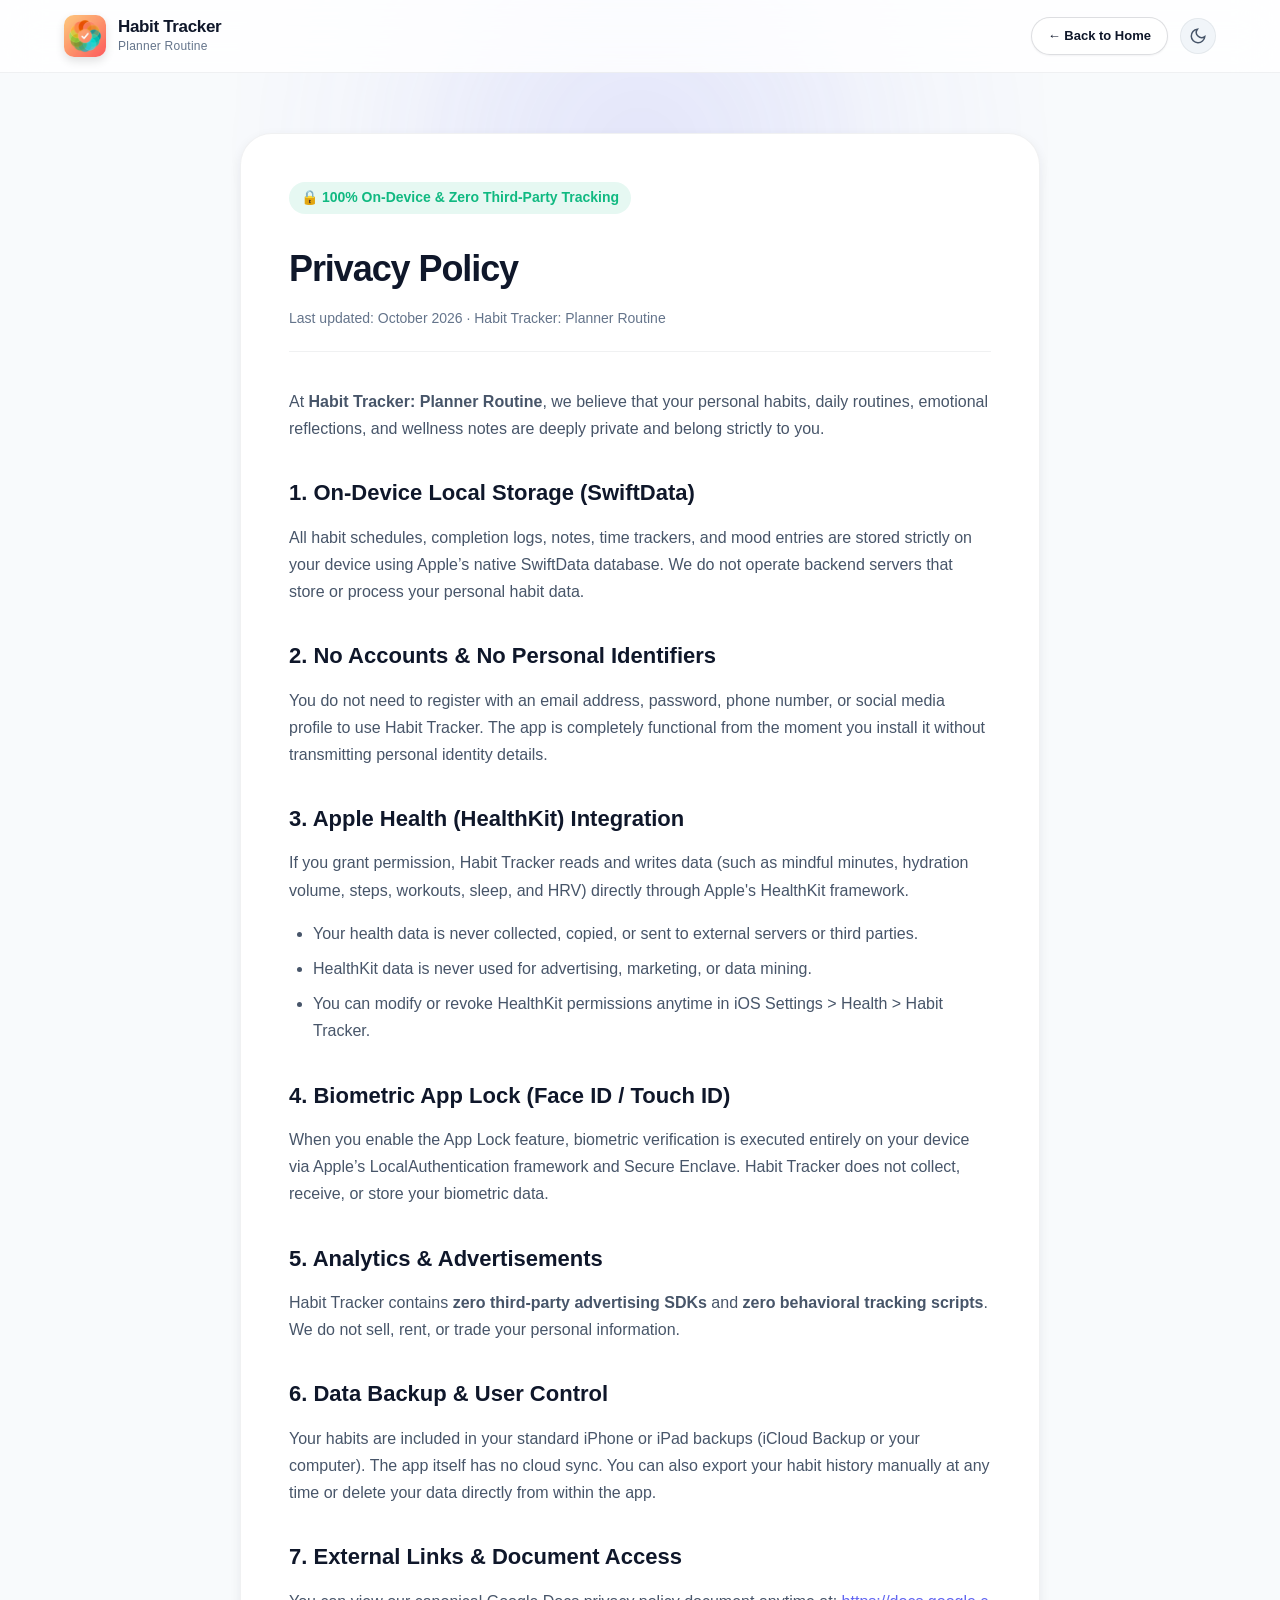
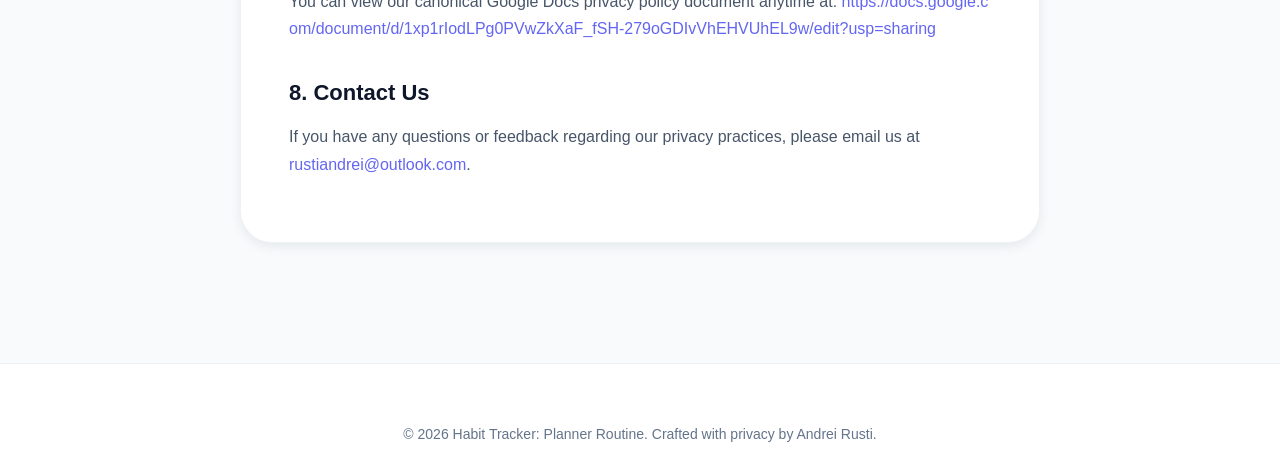
==== commit a2c65de1: "Fix website claims, mobile layout, and asset weight Synced from Habits-logger website/ (37e5725).  -" ====
--- a/privacy.html
+++ b/privacy.html
@@ -176,7 +176,7 @@
 
       <h2>6. Data Backup & User Control</h2>
       <p>
-        Your habits automatically back up to your personal Apple iCloud account through standard iOS device backups.
+        Your habits are included in your standard iPhone or iPad backups (iCloud Backup or your computer). The app itself has no cloud sync.
         You can also export your habit history manually at any time or delete your data directly from within the app.
       </p>
 
@@ -190,7 +190,8 @@
 
       <h2>8. Contact Us</h2>
       <p>
-        If you have any questions or feedback regarding our privacy practices, please contact us via the App Store support channel.
+        If you have any questions or feedback regarding our privacy practices, please email us at
+        <a href="mailto:rustiandrei@outlook.com" style="color:var(--accent-primary);">rustiandrei@outlook.com</a>.
       </p>
     </article>
   </main>
--- a/styles.css
+++ b/styles.css
@@ -382,6 +382,7 @@
 .brand-text {
   display: flex;
   flex-direction: column;
+  white-space: nowrap;
 }
 
 .brand-name {
@@ -600,6 +601,10 @@
   white-space: nowrap;
 }
 
+.btn svg {
+  flex-shrink: 0;
+}
+
 .btn-primary {
   background: var(--accent-gradient);
   color: #ffffff !important;
@@ -698,6 +703,7 @@
   padding: 2px 8px;
   border-radius: 999px;
   letter-spacing: 0.02em;
+  white-space: nowrap;
 }
 
 .hero-title {
@@ -734,8 +740,41 @@
   align-items: center;
   justify-content: center;
   gap: 16px;
-  margin-bottom: 30px;
+  margin-bottom: 24px;
   flex-wrap: wrap;
+}
+
+.hero-pricing-badge {
+  display: flex;
+  align-items: center;
+  justify-content: center;
+  gap: 10px;
+  font-size: 0.875rem;
+  color: var(--text-secondary);
+  margin-bottom: 28px;
+  flex-wrap: wrap;
+}
+
+.hero-pricing-badge strong {
+  color: var(--text-primary);
+  font-weight: 700;
+}
+
+.price-highlight {
+  display: inline-flex;
+  align-items: center;
+  gap: 6px;
+  background-color: var(--bg-subtle);
+  border: 1px solid var(--border-medium);
+  padding: 4px 12px;
+  border-radius: var(--radius-full);
+  color: var(--accent-primary);
+  font-weight: 700;
+  box-shadow: var(--shadow-sm);
+}
+
+.dot-divider {
+  color: var(--text-muted);
 }
 
 .hero-proof {
@@ -1322,7 +1361,9 @@
 }
 
 .bento-preview-img {
+  display: block;
   width: 100%;
+  height: auto;
   border-radius: var(--radius-md);
   border: 1px solid var(--border-light);
   box-shadow: var(--shadow-sm);
@@ -1489,6 +1530,7 @@
    -------------------------------------------------------------------------- */
 .gallery-controls {
   display: flex;
+  flex-wrap: wrap;
   align-items: center;
   justify-content: center;
   gap: 12px;
@@ -1496,6 +1538,7 @@
 }
 
 .gallery-btn {
+  white-space: nowrap;
   padding: 8px 20px;
   border-radius: var(--radius-full);
   background-color: var(--bg-surface);
@@ -1826,11 +1869,47 @@
   margin: 0 auto 36px auto;
 }
 
+.cta-price-pill {
+  display: inline-flex;
+  align-items: center;
+  gap: 10px;
+  padding: 6px 18px;
+  border-radius: var(--radius-full);
+  background-color: var(--bg-glass-card);
+  border: 1px solid var(--border-medium);
+  box-shadow: var(--shadow-sm);
+  margin-bottom: 22px;
+  font-size: 0.875rem;
+  color: var(--text-secondary);
+  backdrop-filter: blur(10px);
+}
+
+.cta-price-tag {
+  background: var(--accent-gradient);
+  color: #ffffff;
+  font-size: 0.75rem;
+  font-weight: 700;
+  padding: 2px 8px;
+  border-radius: 999px;
+  letter-spacing: 0.02em;
+}
+
 .cta-buttons {
   display: flex;
   align-items: center;
   justify-content: center;
   gap: 16px;
+  flex-wrap: wrap;
+}
+
+.cta-micro-note {
+  font-size: 0.8125rem;
+  color: var(--text-muted);
+  margin-top: 20px;
+  display: flex;
+  align-items: center;
+  justify-content: center;
+  gap: 8px;
   flex-wrap: wrap;
 }
 
@@ -1986,7 +2065,7 @@
     grid-row: span 1;
   }
   .showcase-grid {
-    grid-template-columns: 1fr;
+    grid-template-columns: minmax(0, 1fr);
     padding: 36px;
   }
   .showcase-visual {
@@ -2030,4 +2109,15 @@
   .comparison-table-wrap {
     overflow-x: auto;
   }
-}
+  .showcase-grid {
+    padding: 24px 20px;
+    gap: 32px;
+  }
+}
+
+@media (max-width: 480px) {
+  /* Brand + mode toggle + menu fill a phone header; Download stays in the drawer and hero. */
+  .nav-actions .btn {
+    display: none;
+  }
+}
